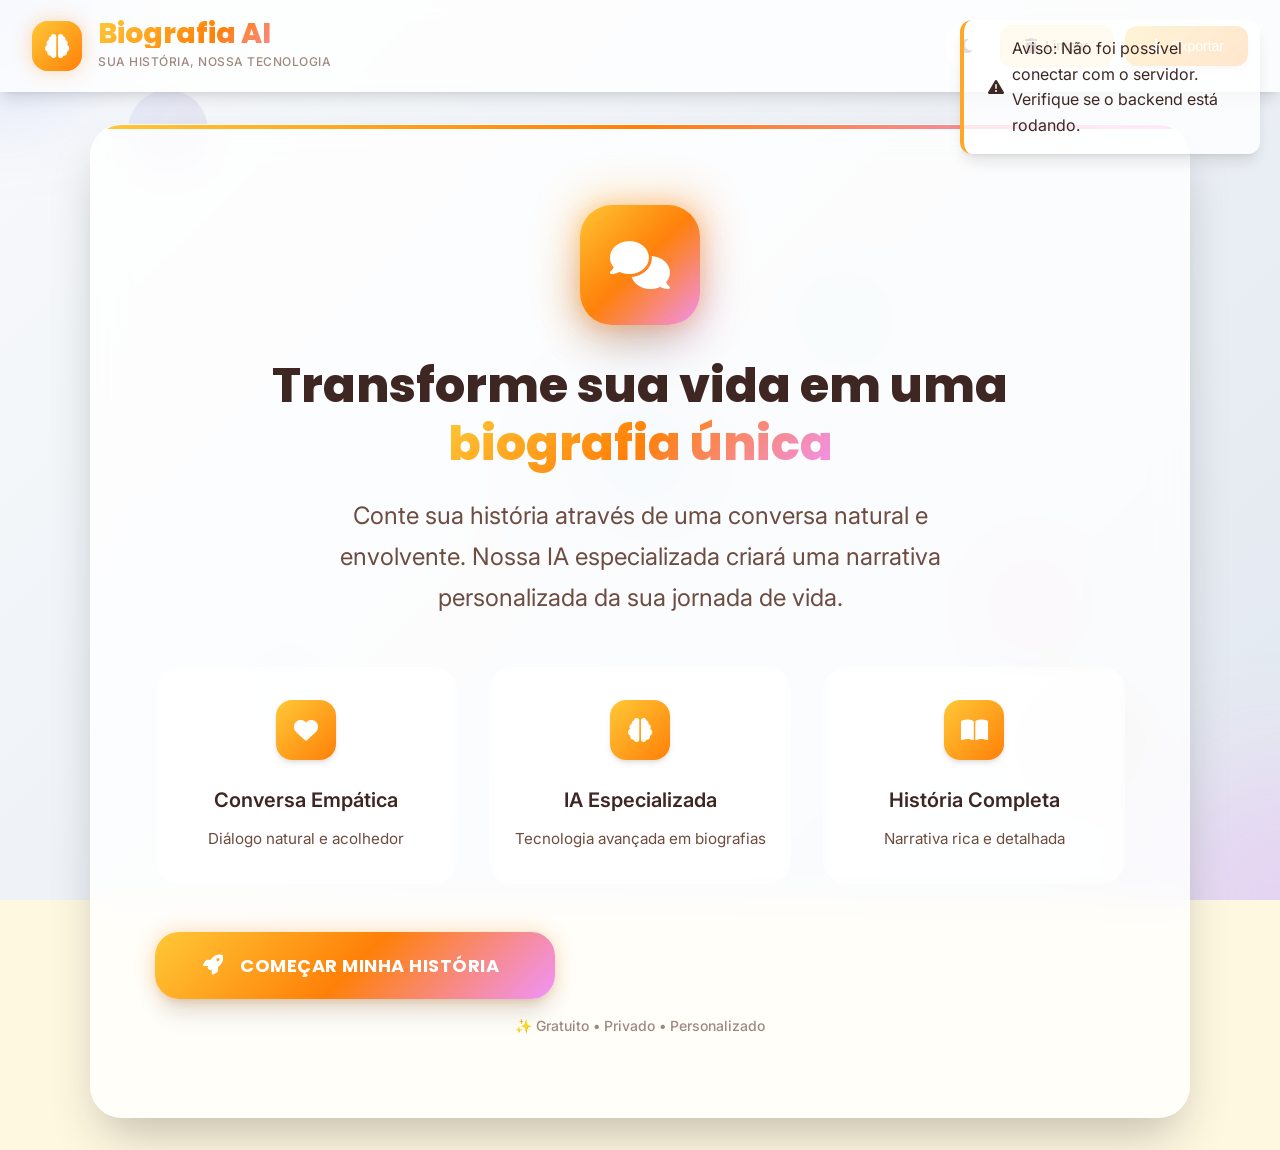
==== frontend/public/index.html @ 842d44a4 "Initial commit: Add chat application with backend and frontend" ====
<!DOCTYPE html>
<html lang="pt-BR">
<head>
    <meta charset="UTF-8">
    <meta name="viewport" content="width=device-width, initial-scale=1.0">
    <title>Biografia AI - Chat Inteligente</title>
    <meta name="description" content="Crie sua biografia através de conversas inteligentes com IA">
    <link rel="stylesheet" href="styles.css">
    <link rel="preconnect" href="https://fonts.googleapis.com">
    <link rel="preconnect" href="https://fonts.gstatic.com" crossorigin>
    <link href="https://fonts.googleapis.com/css2?family=Poppins:wght@300;400;500;600;700;800&family=Inter:wght@300;400;500;600;700&display=swap" rel="stylesheet">
    <link rel="stylesheet" href="https://cdnjs.cloudflare.com/ajax/libs/font-awesome/6.4.0/css/all.min.css">
    <link rel="icon" href="data:image/svg+xml,<svg xmlns=%22http://www.w3.org/2000/svg%22 viewBox=%220 0 100 100%22><text y=%22.9em%22 font-size=%2290%22>💬</text></svg>">
</head>
<body>
    <!-- Animated Background -->
    <div class="animated-bg">
        <div class="floating-shapes">
            <div class="shape shape-1"></div>
            <div class="shape shape-2"></div>
            <div class="shape shape-3"></div>
            <div class="shape shape-4"></div>
            <div class="shape shape-5"></div>
        </div>
        <div class="gradient-orbs">
            <div class="orb orb-1"></div>
            <div class="orb orb-2"></div>
            <div class="orb orb-3"></div>
        </div>
    </div>

    <div class="app-container">
        <!-- Header -->
        <header class="header">
            <div class="header-content">
                <div class="logo">
                    <div class="logo-icon">
                        <i class="fas fa-brain"></i>
                        <div class="logo-pulse"></div>
                    </div>
                    <div class="logo-text">
                        <h1>Biografia AI</h1>
                        <span class="logo-subtitle">Sua história, nossa tecnologia</span>
                    </div>
                </div>
                <div class="header-actions">
                    <button class="theme-toggle" id="themeToggle" title="Alternar tema">
                        <i class="fas fa-moon"></i>
                    </button>
                    <button class="btn-secondary" id="clearChat">
                        <i class="fas fa-trash"></i>
                        <span>Limpar</span>
                    </button>
                    <button class="btn-primary" id="exportChat">
                        <i class="fas fa-download"></i>
                        <span>Exportar</span>
                    </button>
                </div>
            </div>
        </header>

        <!-- Main Content -->
        <main class="main-content">
            <!-- Welcome Screen -->
            <div class="welcome-screen" id="welcomeScreen">
                <div class="welcome-content">
                    <div class="welcome-hero">
                        <div class="welcome-icon">
                            <div class="icon-container">
                                <i class="fas fa-comments"></i>
                                <div class="icon-glow"></div>
                            </div>
                        </div>
                        <div class="welcome-text">
                            <h2>Transforme sua vida em uma <span class="highlight">biografia única</span></h2>
                            <p>Conte sua história através de uma conversa natural e envolvente. Nossa IA especializada criará uma narrativa personalizada da sua jornada de vida.</p>
                        </div>
                    </div>
                    
                    <div class="features-grid">
                        <div class="feature-card">
                            <div class="feature-icon">
                                <i class="fas fa-heart"></i>
                            </div>
                            <h3>Conversa Empática</h3>
                            <p>Diálogo natural e acolhedor</p>
                        </div>
                        <div class="feature-card">
                            <div class="feature-icon">
                                <i class="fas fa-brain"></i>
                            </div>
                            <h3>IA Especializada</h3>
                            <p>Tecnologia avançada em biografias</p>
                        </div>
                        <div class="feature-card">
                            <div class="feature-icon">
                                <i class="fas fa-book-open"></i>
                            </div>
                            <h3>História Completa</h3>
                            <p>Narrativa rica e detalhada</p>
                        </div>
                    </div>
                    
                    <div class="cta-section">
                        <button class="btn-start" id="startChat">
                            <span class="btn-text">
                                <i class="fas fa-rocket"></i>
                                Começar Minha História
                            </span>
                            <div class="btn-shine"></div>
                        </button>
                        <p class="cta-subtitle">✨ Gratuito • Privado • Personalizado</p>
                    </div>
                </div>
            </div>

            <!-- Chat Interface -->
            <div class="chat-interface" id="chatInterface" style="display: none;">
                <div class="chat-container">
                    <div class="chat-messages" id="chatMessages">
                        <!-- Messages will be added here dynamically -->
                    </div>
                    
                    <div class="chat-input-container">
                        <div class="input-wrapper">
                            <textarea 
                                id="messageInput" 
                                placeholder="Digite sua resposta aqui..."
                                rows="1"
                            ></textarea>
                            <button class="send-button" id="sendButton">
                                <i class="fas fa-paper-plane"></i>
                            </button>
                        </div>
                        <div class="input-footer">
                            <span class="typing-indicator" id="typingIndicator" style="display: none;">
                                <i class="fas fa-circle"></i>
                                <i class="fas fa-circle"></i>
                                <i class="fas fa-circle"></i>
                                IA está digitando...
                            </span>
                        </div>
                    </div>
                </div>
            </div>
        </main>
    </div>

    <!-- Loading Overlay -->
    <div class="loading-overlay" id="loadingOverlay" style="display: none;">
        <div class="loading-spinner">
            <div class="spinner"></div>
            <p>Processando sua mensagem...</p>
        </div>
    </div>

    <script src="script.js"></script>
</body>
</html>
---- frontend/public/styles.css ----
/* Reset e configurações base */
* {
    margin: 0;
    padding: 0;
    box-sizing: border-box;
}

*::before,
*::after {
    box-sizing: border-box;
}

:root {
    /* Paleta de Cores Mangaba */
    --primary-gradient: linear-gradient(135deg, #FFC837 0%, #FF8008 100%);
    --secondary-gradient: linear-gradient(135deg, #f093fb 0%, #f5576c 100%);
    --accent-gradient: linear-gradient(135deg, #4facfe 0%, #00f2fe 100%);
    --success-gradient: linear-gradient(135deg, #43e97b 0%, #38f9d7 100%);
    --hero-gradient: linear-gradient(135deg, #FFC837 0%, #FF8008 50%, #f093fb 100%);
    --glass-gradient: linear-gradient(135deg, rgba(255,255,255,0.1) 0%, rgba(255,255,255,0.05) 100%);
    
    --primary-color: #FF8008;
    --secondary-color: #FFC837;
    --accent-color: #4facfe;
    --success-color: #43e97b;
    --warning-color: #ffa726;
    --error-color: #f5576c;
    --highlight-color: #ff6b6b;
    
    /* Tema claro */
    --text-primary: #3E2723;
    --text-secondary: #6D4C41;
    --text-light: #A1887F;
    --text-white: #ffffff;
    --text-muted: #BCAAA4;
    
    --bg-primary: #FFF8E1;
    --bg-secondary: #FFECB3;
    --bg-tertiary: #FFE082;
    --bg-dark: #3E2723;
    --bg-card: rgba(255, 255, 255, 0.8);
    --bg-glass: rgba(255, 255, 255, 0.1);
    --bg-overlay: rgba(0, 0, 0, 0.5);
    
    --border-light: #FFECB3;
    --border-medium: #FFE082;
    --border-glass: rgba(255, 255, 255, 0.2);
    
    --shadow-sm: 0 1px 2px 0 rgb(0 0 0 / 0.05);
    --shadow-md: 0 4px 6px -1px rgb(0 0 0 / 0.1), 0 2px 4px -2px rgb(0 0 0 / 0.1);
    --shadow-lg: 0 10px 15px -3px rgb(0 0 0 / 0.1), 0 4px 6px -4px rgb(0 0 0 / 0.1);
    --shadow-xl: 0 20px 25px -5px rgb(0 0 0 / 0.1), 0 8px 10px -6px rgb(0 0 0 / 0.1);
    --shadow-2xl: 0 25px 50px -12px rgb(0 0 0 / 0.25);
    --shadow-glow: 0 0 20px rgba(255, 128, 8, 0.3);
    
    --radius-sm: 8px;
    --radius-md: 12px;
    --radius-lg: 16px;
    --radius-xl: 24px;
    --radius-2xl: 32px;
    --radius-full: 9999px;
    
    --font-primary: 'Inter', -apple-system, BlinkMacSystemFont, 'Segoe UI', Roboto, sans-serif;
    --font-secondary: 'Poppins', -apple-system, BlinkMacSystemFont, 'Segoe UI', Roboto, sans-serif;
    
    --blur-sm: blur(4px);
    --blur-md: blur(8px);
    --blur-lg: blur(16px);
    
    --transition-fast: 0.15s ease;
    --transition-normal: 0.3s ease;
    --transition-slow: 0.5s ease;
}

/* Tema escuro */
[data-theme="dark"] {
    --text-primary: #FFF8E1;
    --text-secondary: #FFECB3;
    --text-light: #A1887F;
    --text-muted: #6D4C41;
    
    --bg-primary: #3E2723;
    --bg-secondary: #4E342E;
    --bg-tertiary: #5D4037;
    --bg-card: rgba(46, 30, 25, 0.8);
    --bg-glass: rgba(0, 0, 0, 0.2);
    --bg-overlay: rgba(0, 0, 0, 0.7);
    
    --border-light: #5D4037;
    --border-medium: #6D4C41;
    --border-glass: rgba(255, 255, 255, 0.1);
    
    --shadow-glow: 0 0 20px rgba(255, 128, 8, 0.4);
}

body {
    font-family: var(--font-primary);
    background: var(--bg-primary);
    color: var(--text-primary);
    line-height: 1.6;
    min-height: 100vh;
    overflow-x: hidden;
    transition: background-color var(--transition-normal), color var(--transition-normal);
}

/* Fundo animado */
.animated-bg {
    position: fixed;
    top: 0;
    left: 0;
    width: 100%;
    height: 100%;
    z-index: -1;
    overflow: hidden;
    background: linear-gradient(135deg, #f8fafc 0%, #e2e8f0 100%);
    transition: background var(--transition-normal);
}

[data-theme="dark"] .animated-bg {
    background: linear-gradient(135deg, #0f172a 0%, #1e293b 100%);
}

.floating-shapes {
    position: absolute;
    width: 100%;
    height: 100%;
}

.shape {
    position: absolute;
    border-radius: var(--radius-full);
    background: var(--glass-gradient);
    backdrop-filter: var(--blur-sm);
    animation: float 20s infinite ease-in-out;
}

.shape-1 {
    width: 80px;
    height: 80px;
    top: 10%;
    left: 10%;
    background: linear-gradient(135deg, rgba(102, 126, 234, 0.1), rgba(118, 75, 162, 0.1));
    animation-delay: 0s;
}

.shape-2 {
    width: 120px;
    height: 120px;
    top: 60%;
    right: 15%;
    background: linear-gradient(135deg, rgba(240, 147, 251, 0.1), rgba(245, 87, 108, 0.1));
    animation-delay: -5s;
}

.shape-3 {
    width: 60px;
    height: 60px;
    bottom: 20%;
    left: 20%;
    background: linear-gradient(135deg, rgba(79, 172, 254, 0.1), rgba(0, 242, 254, 0.1));
    animation-delay: -10s;
}

.shape-4 {
    width: 100px;
    height: 100px;
    top: 30%;
    right: 30%;
    background: linear-gradient(135deg, rgba(67, 233, 123, 0.1), rgba(56, 249, 215, 0.1));
    animation-delay: -15s;
}

.shape-5 {
    width: 140px;
    height: 140px;
    bottom: 10%;
    right: 10%;
    background: linear-gradient(135deg, rgba(255, 167, 38, 0.1), rgba(255, 107, 107, 0.1));
    animation-delay: -7s;
}

.gradient-orbs {
    position: absolute;
    width: 100%;
    height: 100%;
}

.orb {
    position: absolute;
    border-radius: var(--radius-full);
    filter: blur(40px);
    animation: pulse 8s infinite ease-in-out;
}

.orb-1 {
    width: 300px;
    height: 300px;
    top: -150px;
    left: -150px;
    background: radial-gradient(circle, rgba(102, 126, 234, 0.3) 0%, transparent 70%);
    animation-delay: 0s;
}

.orb-2 {
    width: 400px;
    height: 400px;
    bottom: -200px;
    right: -200px;
    background: radial-gradient(circle, rgba(240, 147, 251, 0.3) 0%, transparent 70%);
    animation-delay: -3s;
}

.orb-3 {
    width: 250px;
    height: 250px;
    top: 50%;
    left: 50%;
    transform: translate(-50%, -50%);
    background: radial-gradient(circle, rgba(79, 172, 254, 0.2) 0%, transparent 70%);
    animation-delay: -6s;
}

/* Container principal */
.app-container {
    min-height: 100vh;
    display: flex;
    flex-direction: column;
}

/* Header */
.header {
    background: var(--bg-card);
    backdrop-filter: var(--blur-md);
    border-bottom: 1px solid var(--border-glass);
    box-shadow: var(--shadow-lg);
    position: sticky;
    top: 0;
    z-index: 100;
    transition: all var(--transition-normal);
}

.header-content {
    max-width: 1200px;
    margin: 0 auto;
    padding: 1.25rem 2rem;
    display: flex;
    justify-content: space-between;
    align-items: center;
}

.logo {
    display: flex;
    align-items: center;
    gap: 1rem;
    position: relative;
}

.logo-icon {
    position: relative;
    width: 50px;
    height: 50px;
    display: flex;
    align-items: center;
    justify-content: center;
    background: var(--primary-gradient);
    border-radius: var(--radius-lg);
    box-shadow: var(--shadow-glow);
    transition: all var(--transition-normal);
}

.logo-icon:hover {
    transform: scale(1.05) rotate(5deg);
    box-shadow: var(--shadow-glow), var(--shadow-xl);
}

.logo-icon i {
    font-size: 1.5rem;
    color: var(--text-white);
    z-index: 2;
}

.logo-pulse {
    position: absolute;
    top: 0;
    left: 0;
    right: 0;
    bottom: 0;
    background: var(--primary-gradient);
    border-radius: var(--radius-lg);
    animation: pulse-glow 2s infinite;
    opacity: 0.7;
}

.logo-text {
    display: flex;
    flex-direction: column;
    gap: 0.25rem;
}

.logo-text h1 {
    font-size: 1.75rem;
    font-weight: 800;
    font-family: var(--font-secondary);
    background: var(--hero-gradient);
    -webkit-background-clip: text;
    -webkit-text-fill-color: transparent;
    background-clip: text;
    margin: 0;
    line-height: 1;
}

.logo-subtitle {
    font-size: 0.75rem;
    color: var(--text-light);
    font-weight: 500;
    letter-spacing: 0.5px;
    text-transform: uppercase;
}

.header-actions {
    display: flex;
    gap: 0.75rem;
    align-items: center;
}

.theme-toggle {
    width: 44px;
    height: 44px;
    border: none;
    border-radius: var(--radius-full);
    background: var(--bg-glass);
    backdrop-filter: var(--blur-sm);
    border: 1px solid var(--border-glass);
    color: var(--text-secondary);
    cursor: pointer;
    transition: all var(--transition-normal);
    display: flex;
    align-items: center;
    justify-content: center;
    font-size: 1rem;
}

.theme-toggle:hover {
    background: var(--primary-gradient);
    color: var(--text-white);
    transform: scale(1.05);
    box-shadow: var(--shadow-md);
}

/* Botões */
.btn-primary, .btn-secondary, .btn-start {
    padding: 0.75rem 1.5rem;
    border: none;
    border-radius: var(--radius-md);
    font-weight: 500;
    font-size: 0.875rem;
    cursor: pointer;
    transition: all 0.2s ease;
    display: flex;
    align-items: center;
    gap: 0.5rem;
    text-decoration: none;
}

.btn-primary {
    background: var(--primary-gradient);
    color: var(--text-white);
    box-shadow: var(--shadow-md);
}

.btn-primary:hover {
    transform: translateY(-2px);
    box-shadow: var(--shadow-lg);
}

.btn-secondary {
    background: var(--bg-secondary);
    color: var(--text-secondary);
    border: 1px solid var(--border-medium);
}

.btn-secondary:hover {
    background: var(--bg-tertiary);
    color: var(--text-primary);
}

.btn-start {
    background: var(--hero-gradient);
    color: var(--text-white);
    padding: 1.25rem 3rem;
    font-size: 1.125rem;
    font-weight: 700;
    font-family: var(--font-secondary);
    border-radius: var(--radius-xl);
    box-shadow: var(--shadow-glow), var(--shadow-xl);
    position: relative;
    overflow: hidden;
    text-transform: uppercase;
    letter-spacing: 0.5px;
    min-width: 200px;
}

.btn-start::before {
    content: '';
    position: absolute;
    top: 0;
    left: -100%;
    width: 100%;
    height: 100%;
    background: linear-gradient(90deg, transparent, rgba(255,255,255,0.2), transparent);
    transition: left 0.5s;
}

.btn-start:hover::before {
    left: 100%;
}

.btn-start:hover {
    transform: translateY(-4px) scale(1.02);
    box-shadow: var(--shadow-glow), var(--shadow-2xl);
    filter: brightness(1.1);
}

.btn-start:active {
    transform: translateY(-2px) scale(1.01);
    transition: transform 0.1s;
}

.btn-start i {
    margin-right: 0.75rem;
    font-size: 1.25rem;
}

/* Main Content */
.main-content {
    flex: 1;
    display: flex;
    flex-direction: column;
}

/* Welcome Screen */
.welcome-screen {
    flex: 1;
    display: flex;
    align-items: center;
    justify-content: center;
    padding: 2rem;
    min-height: calc(100vh - 100px);
}

.welcome-content {
    text-align: center;
    max-width: 900px;
    width: 100%;
    background: var(--bg-card);
    backdrop-filter: var(--blur-lg);
    padding: 4rem 3rem;
    border-radius: var(--radius-2xl);
    box-shadow: var(--shadow-2xl);
    border: 1px solid var(--border-glass);
    position: relative;
    overflow: hidden;
}

.welcome-content::before {
    content: '';
    position: absolute;
    top: 0;
    left: 0;
    right: 0;
    height: 4px;
    background: var(--hero-gradient);
    border-radius: var(--radius-2xl) var(--radius-2xl) 0 0;
}

.welcome-hero {
    margin-bottom: 3rem;
}

.welcome-icon {
    margin-bottom: 2rem;
    position: relative;
    display: inline-block;
}

.icon-container {
    position: relative;
    width: 120px;
    height: 120px;
    margin: 0 auto;
    display: flex;
    align-items: center;
    justify-content: center;
    background: var(--hero-gradient);
    border-radius: var(--radius-2xl);
    box-shadow: var(--shadow-glow), var(--shadow-2xl);
    animation: float-gentle 6s ease-in-out infinite;
}

.icon-container i {
    font-size: 3rem;
    color: var(--text-white);
    z-index: 2;
}

.icon-glow {
    position: absolute;
    top: -10px;
    left: -10px;
    right: -10px;
    bottom: -10px;
    background: var(--hero-gradient);
    border-radius: var(--radius-2xl);
    filter: blur(20px);
    opacity: 0.3;
    animation: pulse-glow 3s ease-in-out infinite;
}

.welcome-text h2 {
    font-size: 2.5rem;
    font-weight: 800;
    font-family: var(--font-secondary);
    margin-bottom: 1.5rem;
    color: var(--text-primary);
    line-height: 1.2;
}

.highlight {
    background: var(--hero-gradient);
    -webkit-background-clip: text;
    -webkit-text-fill-color: transparent;
    background-clip: text;
    position: relative;
}

.welcome-text p {
    font-size: 1.25rem;
    color: var(--text-secondary);
    line-height: 1.7;
    max-width: 600px;
    margin: 0 auto;
}

.features-grid {
    display: grid;
    grid-template-columns: repeat(auto-fit, minmax(250px, 1fr));
    gap: 2rem;
    margin-bottom: 3rem;
}

.feature-card {
    background: var(--bg-glass);
    backdrop-filter: var(--blur-sm);
    padding: 2rem 1.5rem;
    border-radius: var(--radius-xl);
    border: 1px solid var(--border-glass);
    transition: all var(--transition-normal);
    position: relative;
    overflow: hidden;
}

.feature-card::before {
    content: '';
    position: absolute;
    top: 0;
    left: 0;
    right: 0;
    bottom: 0;
    background: var(--hero-gradient);
    opacity: 0;
    transition: opacity var(--transition-normal);
    z-index: 0;
}

.feature-card:hover {
    transform: translateY(-8px);
    box-shadow: var(--shadow-xl);
}

.feature-card:hover::before {
    opacity: 0.05;
}

.feature-icon {
    width: 60px;
    height: 60px;
    margin: 0 auto 1.5rem;
    display: flex;
    align-items: center;
    justify-content: center;
    background: var(--primary-gradient);
    border-radius: var(--radius-lg);
    box-shadow: var(--shadow-md);
    position: relative;
    z-index: 1;
}

.feature-icon i {
    font-size: 1.5rem;
    color: var(--text-white);
}

.feature-card h3 {
    font-size: 1.25rem;
    font-weight: 600;
    color: var(--text-primary);
    margin-bottom: 0.75rem;
    position: relative;
    z-index: 1;
}

.feature-card p {
    color: var(--text-secondary);
    font-size: 0.95rem;
    line-height: 1.5;
    position: relative;
    z-index: 1;
}

.cta-section {
    text-align: center;
}

.cta-subtitle {
    margin-top: 1rem;
    font-size: 0.875rem;
    color: var(--text-light);
    font-weight: 500;
}

/* Chat Interface */
.chat-interface {
    flex: 1;
    display: flex;
    flex-direction: column;
    height: 100%;
    background: var(--bg-glass);
    backdrop-filter: var(--blur-md);
    border-radius: var(--radius-2xl);
    border: 1px solid var(--border-glass);
    overflow: hidden;
    box-shadow: var(--shadow-xl);
}

.chat-container {
    flex: 1;
    max-width: 800px;
    margin: 0 auto;
    width: 100%;
    display: flex;
    flex-direction: column;
    padding: 1rem;
    gap: 1rem;
}

.chat-messages {
    flex: 1;
    padding: 2rem;
    overflow-y: auto;
    display: flex;
    flex-direction: column;
    gap: 1.5rem;
    background: transparent;
    position: relative;
    min-height: 400px;
    max-height: calc(100vh - 300px);
}

.chat-messages::before {
    content: '';
    position: absolute;
    top: 0;
    left: 0;
    right: 0;
    bottom: 0;
    background: 
        radial-gradient(circle at 20% 20%, rgba(120, 119, 198, 0.1) 0%, transparent 50%),
        radial-gradient(circle at 80% 80%, rgba(255, 119, 198, 0.1) 0%, transparent 50%),
        radial-gradient(circle at 40% 60%, rgba(120, 219, 255, 0.1) 0%, transparent 50%);
    pointer-events: none;
    z-index: 0;
}

/* Mensagens */
.message {
    display: flex;
    gap: 1rem;
    max-width: 85%;
    animation: slideIn 0.4s cubic-bezier(0.4, 0, 0.2, 1);
    position: relative;
    z-index: 1;
}

.message.user {
    align-self: flex-end;
    flex-direction: row-reverse;
}

.message.ai {
    align-self: flex-start;
}

.message-avatar {
    width: 48px;
    height: 48px;
    border-radius: var(--radius-xl);
    display: flex;
    align-items: center;
    justify-content: center;
    font-size: 1.25rem;
    flex-shrink: 0;
    box-shadow: var(--shadow-lg);
    position: relative;
    overflow: hidden;
}

.message-avatar::before {
    content: '';
    position: absolute;
    top: 0;
    left: 0;
    right: 0;
    bottom: 0;
    background: inherit;
    filter: blur(8px);
    opacity: 0.3;
    z-index: -1;
}

.message.user .message-avatar {
    background: var(--hero-gradient);
    color: var(--text-white);
    border: 2px solid rgba(255, 255, 255, 0.2);
}

.message.ai .message-avatar {
    background: var(--bg-card);
    color: var(--primary-color);
    border: 2px solid var(--primary-color);
    backdrop-filter: var(--blur-sm);
}

.message-content {
    background: var(--bg-card);
    backdrop-filter: var(--blur-lg);
    padding: 1.25rem 1.5rem;
    border-radius: var(--radius-xl);
    box-shadow: var(--shadow-md);
    border: 1px solid var(--border-glass);
    position: relative;
    word-wrap: break-word;
    line-height: 1.6;
    transition: all var(--transition-normal);
}

.message-content:hover {
    transform: translateY(-1px);
    box-shadow: var(--shadow-lg);
}

.message.user .message-content {
    background: var(--hero-gradient);
    color: var(--text-white);
    border: 1px solid rgba(255, 255, 255, 0.2);
    position: relative;
    overflow: hidden;
}

.message.user .message-content::before {
    content: '';
    position: absolute;
    top: 0;
    left: 0;
    right: 0;
    bottom: 0;
    background: linear-gradient(45deg, rgba(255,255,255,0.1) 0%, transparent 100%);
    pointer-events: none;
}

.message.ai .message-content {
    background: var(--bg-card);
    color: var(--text-primary);
    border: 1px solid var(--border-glass);
}

.message-content::before {
    content: '';
    position: absolute;
    top: 15px;
    width: 0;
    height: 0;
    border: 8px solid transparent;
}

.message.user .message-content::before {
    right: -16px;
    border-left-color: var(--primary-color);
}

.message.ai .message-content::before {
    left: -16px;
    border-right-color: var(--bg-card);
}

.message-text {
    font-size: 0.95rem;
    line-height: 1.6;
    white-space: pre-wrap;
}

.message-time {
    font-size: 0.75rem;
    opacity: 0.7;
    margin-top: 0.5rem;
}

/* Input de chat */
.chat-input-container {
    background: var(--bg-glass);
    backdrop-filter: var(--blur-lg);
    border-radius: var(--radius-2xl);
    box-shadow: var(--shadow-xl);
    border: 1px solid var(--border-glass);
    overflow: hidden;
    position: relative;
}

.chat-input-container::before {
    content: '';
    position: absolute;
    top: 0;
    left: 0;
    right: 0;
    height: 2px;
    background: var(--hero-gradient);
    opacity: 0.3;
}

.input-wrapper {
    display: flex;
    align-items: flex-end;
    padding: 1.5rem;
    gap: 1rem;
    position: relative;
}

.input-wrapper::before {
    content: '';
    position: absolute;
    top: -2px;
    left: -2px;
    right: -2px;
    bottom: -2px;
    background: var(--hero-gradient);
    border-radius: var(--radius-xl);
    opacity: 0;
    transition: opacity var(--transition-normal);
    z-index: 0;
}

.input-wrapper:focus-within::before {
    opacity: 1;
}

#messageInput {
    flex: 1;
    border: 2px solid var(--border-glass);
    outline: none;
    resize: none;
    font-family: var(--font-primary);
    font-size: 1rem;
    line-height: 1.5;
    max-height: 120px;
    min-height: 56px;
    padding: 1.25rem 1.5rem;
    border-radius: var(--radius-xl);
    background: var(--bg-card);
    backdrop-filter: var(--blur-md);
    color: var(--text-primary);
    transition: all var(--transition-normal);
    position: relative;
    z-index: 1;
    box-shadow: var(--shadow-sm);
}

#messageInput:focus {
    border-color: transparent;
    background: var(--bg-primary);
    box-shadow: var(--shadow-md);
    transform: translateY(-1px);
}

#messageInput::placeholder {
    color: var(--text-light);
    font-weight: 400;
}

.send-button {
    background: var(--hero-gradient);
    border: none;
    border-radius: var(--radius-xl);
    width: 56px;
    height: 56px;
    display: flex;
    align-items: center;
    justify-content: center;
    cursor: pointer;
    transition: all var(--transition-normal);
    color: var(--text-white);
    font-size: 1.25rem;
    box-shadow: var(--shadow-glow), var(--shadow-md);
    position: relative;
    overflow: hidden;
}

.send-button::before {
    content: '';
    position: absolute;
    top: 0;
    left: 0;
    right: 0;
    bottom: 0;
    background: linear-gradient(45deg, rgba(255,255,255,0.2) 0%, transparent 100%);
    opacity: 0;
    transition: opacity var(--transition-normal);
}

.send-button:hover:not(:disabled) {
    transform: translateY(-3px) scale(1.05);
    box-shadow: var(--shadow-glow), var(--shadow-xl);
    filter: brightness(1.1);
}

.send-button:hover:not(:disabled)::before {
    opacity: 1;
}

.send-button:active:not(:disabled) {
    transform: translateY(-1px) scale(1.02);
    transition: transform 0.1s;
}

.send-button:disabled {
    opacity: 0.5;
    cursor: not-allowed;
    transform: none;
    filter: none;
}

.send-button i {
    transition: transform var(--transition-normal);
}

.send-button:hover:not(:disabled) i {
    transform: translateX(2px);
}

.input-footer {
    padding: 1rem 1.5rem;
    background: var(--bg-glass);
    backdrop-filter: var(--blur-sm);
    border-top: 1px solid var(--border-glass);
}

/* Indicador de digitação */
.typing-indicator {
    display: flex;
    align-items: center;
    gap: 0.5rem;
    color: var(--text-light);
    font-size: 0.875rem;
}

.typing-indicator i {
    font-size: 0.5rem;
    animation: pulse 1.5s ease-in-out infinite;
}

.typing-indicator i:nth-child(2) {
    animation-delay: 0.2s;
}

.typing-indicator i:nth-child(3) {
    animation-delay: 0.4s;
}

/* Loading Overlay */
.loading-overlay {
    position: fixed;
    top: 0;
    left: 0;
    right: 0;
    bottom: 0;
    background: rgba(0, 0, 0, 0.5);
    display: flex;
    align-items: center;
    justify-content: center;
    z-index: 1000;
    backdrop-filter: blur(4px);
}

.loading-spinner {
    background: var(--bg-card);
    padding: 2rem;
    border-radius: var(--radius-lg);
    text-align: center;
    box-shadow: var(--shadow-xl);
}

.spinner {
    width: 40px;
    height: 40px;
    border: 4px solid var(--border-light);
    border-top: 4px solid var(--primary-color);
    border-radius: 50%;
    animation: spin 1s linear infinite;
    margin: 0 auto 1rem;
}

.loading-spinner p {
    color: var(--text-secondary);
    font-weight: 500;
}

/* Animações */
@keyframes fadeInUp {
    from {
        opacity: 0;
        transform: translateY(20px);
    }
    to {
        opacity: 1;
        transform: translateY(0);
    }
}

@keyframes float {
    0%, 100% { transform: translateY(0px); }
    50% { transform: translateY(-20px); }
}

@keyframes float-gentle {
    0%, 100% { transform: translateY(0px) rotate(0deg); }
    33% { transform: translateY(-10px) rotate(1deg); }
    66% { transform: translateY(-5px) rotate(-1deg); }
}

@keyframes pulse {
    0%, 100% {
        opacity: 0.4;
    }
    50% {
        opacity: 1;
    }
}

@keyframes pulse-glow {
    0%, 100% { 
        opacity: 0.3;
        transform: scale(1);
    }
    50% { 
        opacity: 0.6;
        transform: scale(1.05);
    }
}

@keyframes spin {
    0% {
        transform: rotate(0deg);
    }
    100% {
        transform: rotate(360deg);
    }
}

@keyframes slideIn {
    from {
        opacity: 0;
        transform: translateY(20px);
    }
    to {
        opacity: 1;
        transform: translateY(0);
    }
}

@keyframes fadeIn {
    from { opacity: 0; }
    to { opacity: 1; }
}

@keyframes typing {
    0%, 50% { opacity: 1; }
    51%, 100% { opacity: 0; }
}

@keyframes gradient-shift {
    0%, 100% { background-position: 0% 50%; }
    50% { background-position: 100% 50%; }
}

@keyframes shimmer {
    0% { transform: translateX(-100%); }
    100% { transform: translateX(100%); }
}

/* Scrollbar personalizada */
.chat-messages::-webkit-scrollbar {
    width: 6px;
}

.chat-messages::-webkit-scrollbar-track {
    background: var(--bg-secondary);
    border-radius: 3px;
}

.chat-messages::-webkit-scrollbar-thumb {
    background: var(--border-medium);
    border-radius: 3px;
}

.chat-messages::-webkit-scrollbar-thumb:hover {
    background: var(--text-light);
}

/* Efeitos visuais */
.ripple {
    position: absolute;
    border-radius: 50%;
    background: rgba(255, 255, 255, 0.3);
    transform: scale(0);
    animation: ripple-animation 0.6s linear;
    pointer-events: none;
}

@keyframes ripple-animation {
    to {
        transform: scale(4);
        opacity: 0;
    }
}

/* Indicador de digitação */
.typing-indicator {
    opacity: 0.8;
}

.typing-dots {
    display: flex;
    gap: 4px;
    align-items: center;
    padding: 0.5rem 0;
}

.typing-dots span {
    width: 8px;
    height: 8px;
    border-radius: 50%;
    background: var(--text-secondary);
    animation: typing-bounce 1.4s infinite ease-in-out;
}

.typing-dots span:nth-child(1) { animation-delay: -0.32s; }
.typing-dots span:nth-child(2) { animation-delay: -0.16s; }
.typing-dots span:nth-child(3) { animation-delay: 0s; }

@keyframes typing-bounce {
    0%, 80%, 100% {
        transform: scale(0.8);
        opacity: 0.5;
    }
    40% {
        transform: scale(1);
        opacity: 1;
    }
}

/* Status de conexão */
.connection-status {
    position: fixed;
    top: 20px;
    right: 20px;
    width: 12px;
    height: 12px;
    border-radius: 50%;
    z-index: 1000;
    transition: all var(--transition-normal);
}

.connection-status.connected {
    background: #10b981;
    box-shadow: 0 0 10px rgba(16, 185, 129, 0.5);
}

.connection-status.disconnected {
    background: #ef4444;
    box-shadow: 0 0 10px rgba(239, 68, 68, 0.5);
    animation: pulse-error 2s infinite;
}

@keyframes pulse-error {
    0%, 100% { opacity: 1; }
    50% { opacity: 0.5; }
}

/* Responsividade */
@media (max-width: 768px) {
    .header-content {
        padding: 1rem;
    }
    
    .logo h1 {
        font-size: 1.25rem;
    }
    
    .header-actions {
        gap: 0.5rem;
    }
    
    .btn-primary, .btn-secondary {
        padding: 0.5rem 1rem;
        font-size: 0.8rem;
    }
    
    .welcome-content {
        padding: 2rem 1.5rem;
        margin: 1rem;
        max-width: 100%;
    }
    
    .welcome-text h2 {
        font-size: 2rem;
    }
    
    .features-grid {
        grid-template-columns: 1fr;
        gap: 1rem;
    }
    
    .feature-card {
        padding: 1.5rem 1rem;
    }
    
    .chat-container {
        padding: 0.5rem;
    }
    
    .message {
        max-width: 95%;
    }
    
    .message-content {
        padding: 0.75rem 1rem;
    }
    
    .input-wrapper {
        gap: 0.75rem;
    }
    
    #messageInput {
        min-height: 48px;
        padding: 1rem;
    }
    
    .send-button {
        width: 48px;
        height: 48px;
    }
    
    .btn-start {
        padding: 1rem 2rem;
        font-size: 1rem;
    }
    
    .animated-bg .shape {
        display: none;
    }
    
    .gradient-orbs .orb {
        opacity: 0.3;
    }
}

@media (max-width: 480px) {
    .welcome-content {
        padding: 1.5rem 1rem;
    }
    
    .features {
        flex-direction: column;
        gap: 1rem;
    }
    
    .feature {
        flex-direction: row;
        gap: 0.75rem;
    }
    
    .btn-start {
        padding: 0.875rem 1.5rem;
    }
}

/* Estilos para telas de desktop maiores */
@media (min-width: 1200px) {
    .header-content {
        max-width: 1400px;
    }

    .welcome-content {
        max-width: 1100px;
        padding: 5rem 4rem;
    }

    .welcome-text h2 {
        font-size: 3rem;
    }

    .welcome-text p {
        font-size: 1.5rem;
        max-width: 700px;
    }

    .chat-container {
        max-width: 1000px;
    }

    .message {
        max-width: 80%;
    }

    #messageInput {
        font-size: 1.1rem;
    }
}


/* Acessibilidade */
:focus-visible {
    outline: 3px solid var(--accent-color);
    outline-offset: 2px;
    border-radius: var(--radius-sm);
}

.sr-only {
    position: absolute;
    width: 1px;
    height: 1px;
    padding: 0;
    margin: -1px;
    overflow: hidden;
    clip: rect(0, 0, 0, 0);
    white-space: nowrap;
    border-width: 0;
}
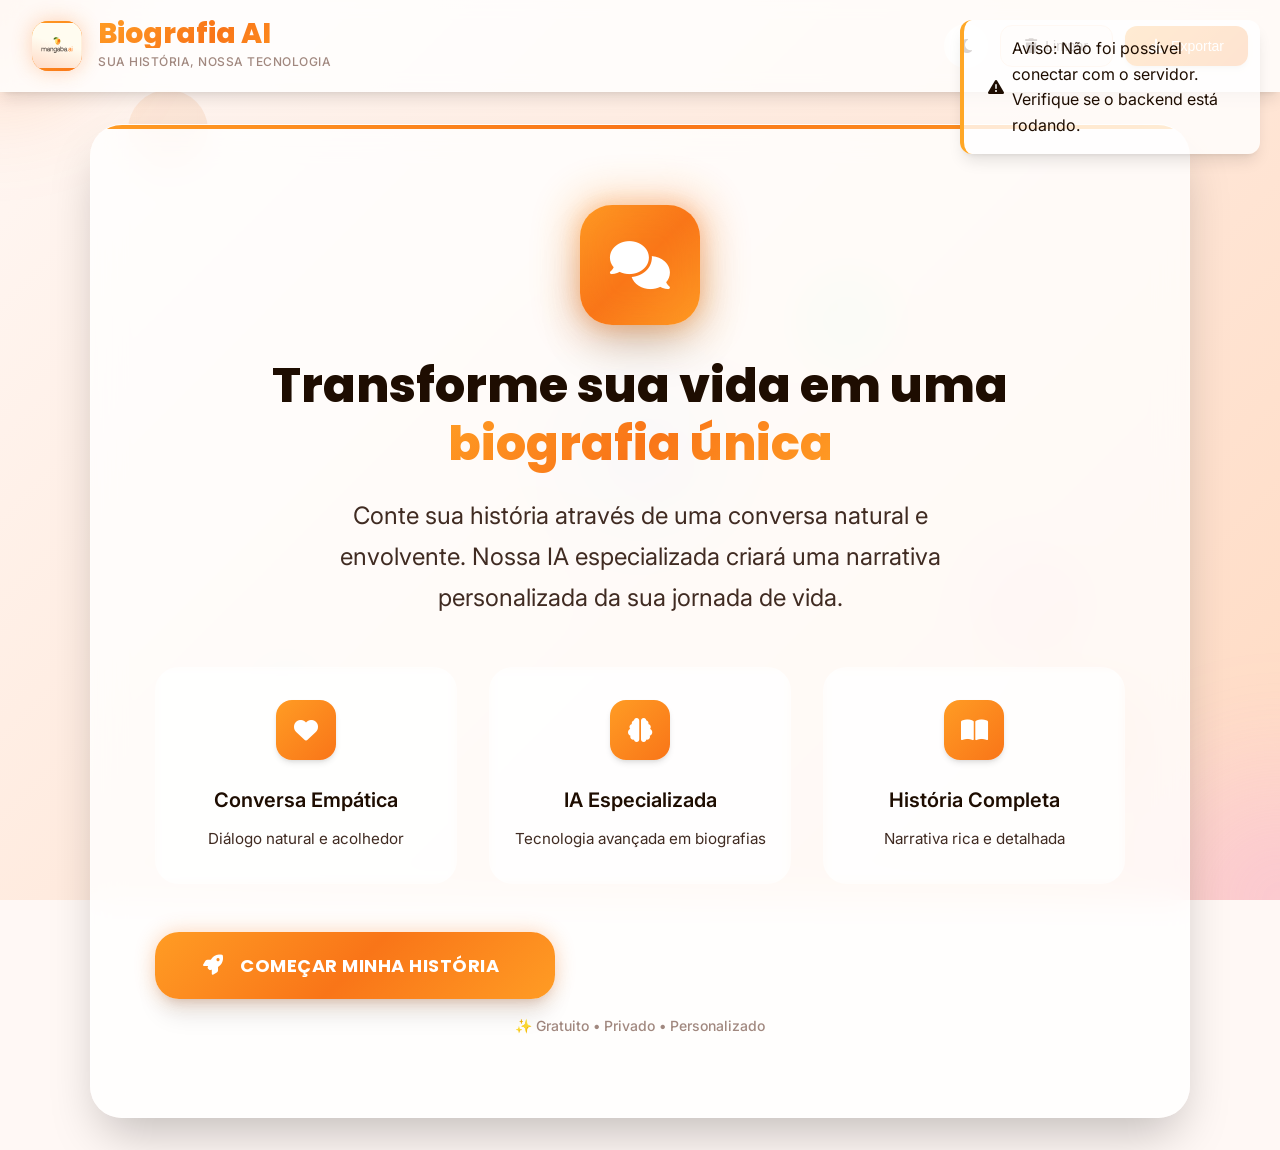
==== commit faeec179: "Aplica identidade visual oficial Mangaba (logo + paleta do site mangaba.ia.br #F97518)" ====
--- a/frontend/public/index.html
+++ b/frontend/public/index.html
@@ -10,7 +10,7 @@
     <link rel="preconnect" href="https://fonts.gstatic.com" crossorigin>
     <link href="https://fonts.googleapis.com/css2?family=Poppins:wght@300;400;500;600;700;800&family=Inter:wght@300;400;500;600;700&display=swap" rel="stylesheet">
     <link rel="stylesheet" href="https://cdnjs.cloudflare.com/ajax/libs/font-awesome/6.4.0/css/all.min.css">
-    <link rel="icon" href="data:image/svg+xml,<svg xmlns=%22http://www.w3.org/2000/svg%22 viewBox=%220 0 100 100%22><text y=%22.9em%22 font-size=%2290%22>💬</text></svg>">
+    <link rel="icon" type="image/svg+xml" href="assets/mangaba-logo.svg">
 </head>
 <body>
     <!-- Animated Background -->
@@ -35,7 +35,7 @@
             <div class="header-content">
                 <div class="logo">
                     <div class="logo-icon">
-                        <i class="fas fa-brain"></i>
+                        <img src="assets/mangaba-logo.svg" alt="Mangaba" class="logo-img">
                         <div class="logo-pulse"></div>
                     </div>
                     <div class="logo-text">
--- a/frontend/public/styles.css
+++ b/frontend/public/styles.css
@@ -12,38 +12,38 @@
 
 :root {
     /* Paleta de Cores Mangaba */
-    --primary-gradient: linear-gradient(135deg, #FFC837 0%, #FF8008 100%);
-    --secondary-gradient: linear-gradient(135deg, #f093fb 0%, #f5576c 100%);
-    --accent-gradient: linear-gradient(135deg, #4facfe 0%, #00f2fe 100%);
+    --primary-gradient: linear-gradient(135deg, #FF9C24 0%, #F97518 100%);
+    --secondary-gradient: linear-gradient(135deg, #FF9C24 0%, #E65F00 100%);
+    --accent-gradient: linear-gradient(135deg, #FF9C24 0%, #FAE4BE 100%);
     --success-gradient: linear-gradient(135deg, #43e97b 0%, #38f9d7 100%);
-    --hero-gradient: linear-gradient(135deg, #FFC837 0%, #FF8008 50%, #f093fb 100%);
+    --hero-gradient: linear-gradient(135deg, #FF9C24 0%, #F97518 50%, #FF9C24 100%);
     --glass-gradient: linear-gradient(135deg, rgba(255,255,255,0.1) 0%, rgba(255,255,255,0.05) 100%);
     
-    --primary-color: #FF8008;
-    --secondary-color: #FFC837;
-    --accent-color: #4facfe;
+    --primary-color: #F97518;
+    --secondary-color: #FF9C24;
+    --accent-color: #FF9C24;
     --success-color: #43e97b;
     --warning-color: #ffa726;
     --error-color: #f5576c;
-    --highlight-color: #ff6b6b;
+    --highlight-color: #E65F00;
     
     /* Tema claro */
-    --text-primary: #3E2723;
-    --text-secondary: #6D4C41;
+    --text-primary: #1E0D01;
+    --text-secondary: #402B22;
     --text-light: #A1887F;
     --text-white: #ffffff;
     --text-muted: #BCAAA4;
     
-    --bg-primary: #FFF8E1;
-    --bg-secondary: #FFECB3;
-    --bg-tertiary: #FFE082;
-    --bg-dark: #3E2723;
+    --bg-primary: #FFF8F5;
+    --bg-secondary: #FFF4ED;
+    --bg-tertiary: #FFDAC2;
+    --bg-dark: #1E0D01;
     --bg-card: rgba(255, 255, 255, 0.8);
     --bg-glass: rgba(255, 255, 255, 0.1);
     --bg-overlay: rgba(0, 0, 0, 0.5);
     
-    --border-light: #FFECB3;
-    --border-medium: #FFE082;
+    --border-light: #FFF4ED;
+    --border-medium: #FFDAC2;
     --border-glass: rgba(255, 255, 255, 0.2);
     
     --shadow-sm: 0 1px 2px 0 rgb(0 0 0 / 0.05);
@@ -51,7 +51,7 @@
     --shadow-lg: 0 10px 15px -3px rgb(0 0 0 / 0.1), 0 4px 6px -4px rgb(0 0 0 / 0.1);
     --shadow-xl: 0 20px 25px -5px rgb(0 0 0 / 0.1), 0 8px 10px -6px rgb(0 0 0 / 0.1);
     --shadow-2xl: 0 25px 50px -12px rgb(0 0 0 / 0.25);
-    --shadow-glow: 0 0 20px rgba(255, 128, 8, 0.3);
+    --shadow-glow: 0 0 20px rgba(249, 117, 24, 0.3);
     
     --radius-sm: 8px;
     --radius-md: 12px;
@@ -74,23 +74,23 @@
 
 /* Tema escuro */
 [data-theme="dark"] {
-    --text-primary: #FFF8E1;
-    --text-secondary: #FFECB3;
+    --text-primary: #FFF8F5;
+    --text-secondary: #FFF4ED;
     --text-light: #A1887F;
-    --text-muted: #6D4C41;
-    
-    --bg-primary: #3E2723;
-    --bg-secondary: #4E342E;
-    --bg-tertiary: #5D4037;
+    --text-muted: #402B22;
+    
+    --bg-primary: #1E0D01;
+    --bg-secondary: #402B22;
+    --bg-tertiary: #402B22;
     --bg-card: rgba(46, 30, 25, 0.8);
     --bg-glass: rgba(0, 0, 0, 0.2);
     --bg-overlay: rgba(0, 0, 0, 0.7);
     
-    --border-light: #5D4037;
-    --border-medium: #6D4C41;
+    --border-light: #402B22;
+    --border-medium: #402B22;
     --border-glass: rgba(255, 255, 255, 0.1);
     
-    --shadow-glow: 0 0 20px rgba(255, 128, 8, 0.4);
+    --shadow-glow: 0 0 20px rgba(249, 117, 24, 0.4);
 }
 
 body {
@@ -112,7 +112,7 @@
     height: 100%;
     z-index: -1;
     overflow: hidden;
-    background: linear-gradient(135deg, #f8fafc 0%, #e2e8f0 100%);
+    background: linear-gradient(135deg, #FFF8F5 0%, #FFDAC2 100%);
     transition: background var(--transition-normal);
 }
 
@@ -139,7 +139,7 @@
     height: 80px;
     top: 10%;
     left: 10%;
-    background: linear-gradient(135deg, rgba(102, 126, 234, 0.1), rgba(118, 75, 162, 0.1));
+    background: linear-gradient(135deg, rgba(249, 117, 24, 0.1), rgba(194, 91, 17, 0.1));
     animation-delay: 0s;
 }
 
@@ -197,7 +197,7 @@
     height: 300px;
     top: -150px;
     left: -150px;
-    background: radial-gradient(circle, rgba(102, 126, 234, 0.3) 0%, transparent 70%);
+    background: radial-gradient(circle, rgba(249, 117, 24, 0.3) 0%, transparent 70%);
     animation-delay: 0s;
 }
 
@@ -276,6 +276,15 @@
 .logo-icon i {
     font-size: 1.5rem;
     color: var(--text-white);
+    z-index: 2;
+}
+
+.logo-icon .logo-img {
+    width: 100%;
+    height: 100%;
+    object-fit: contain;
+    border-radius: var(--radius-lg);
+    position: relative;
     z-index: 2;
 }
 
